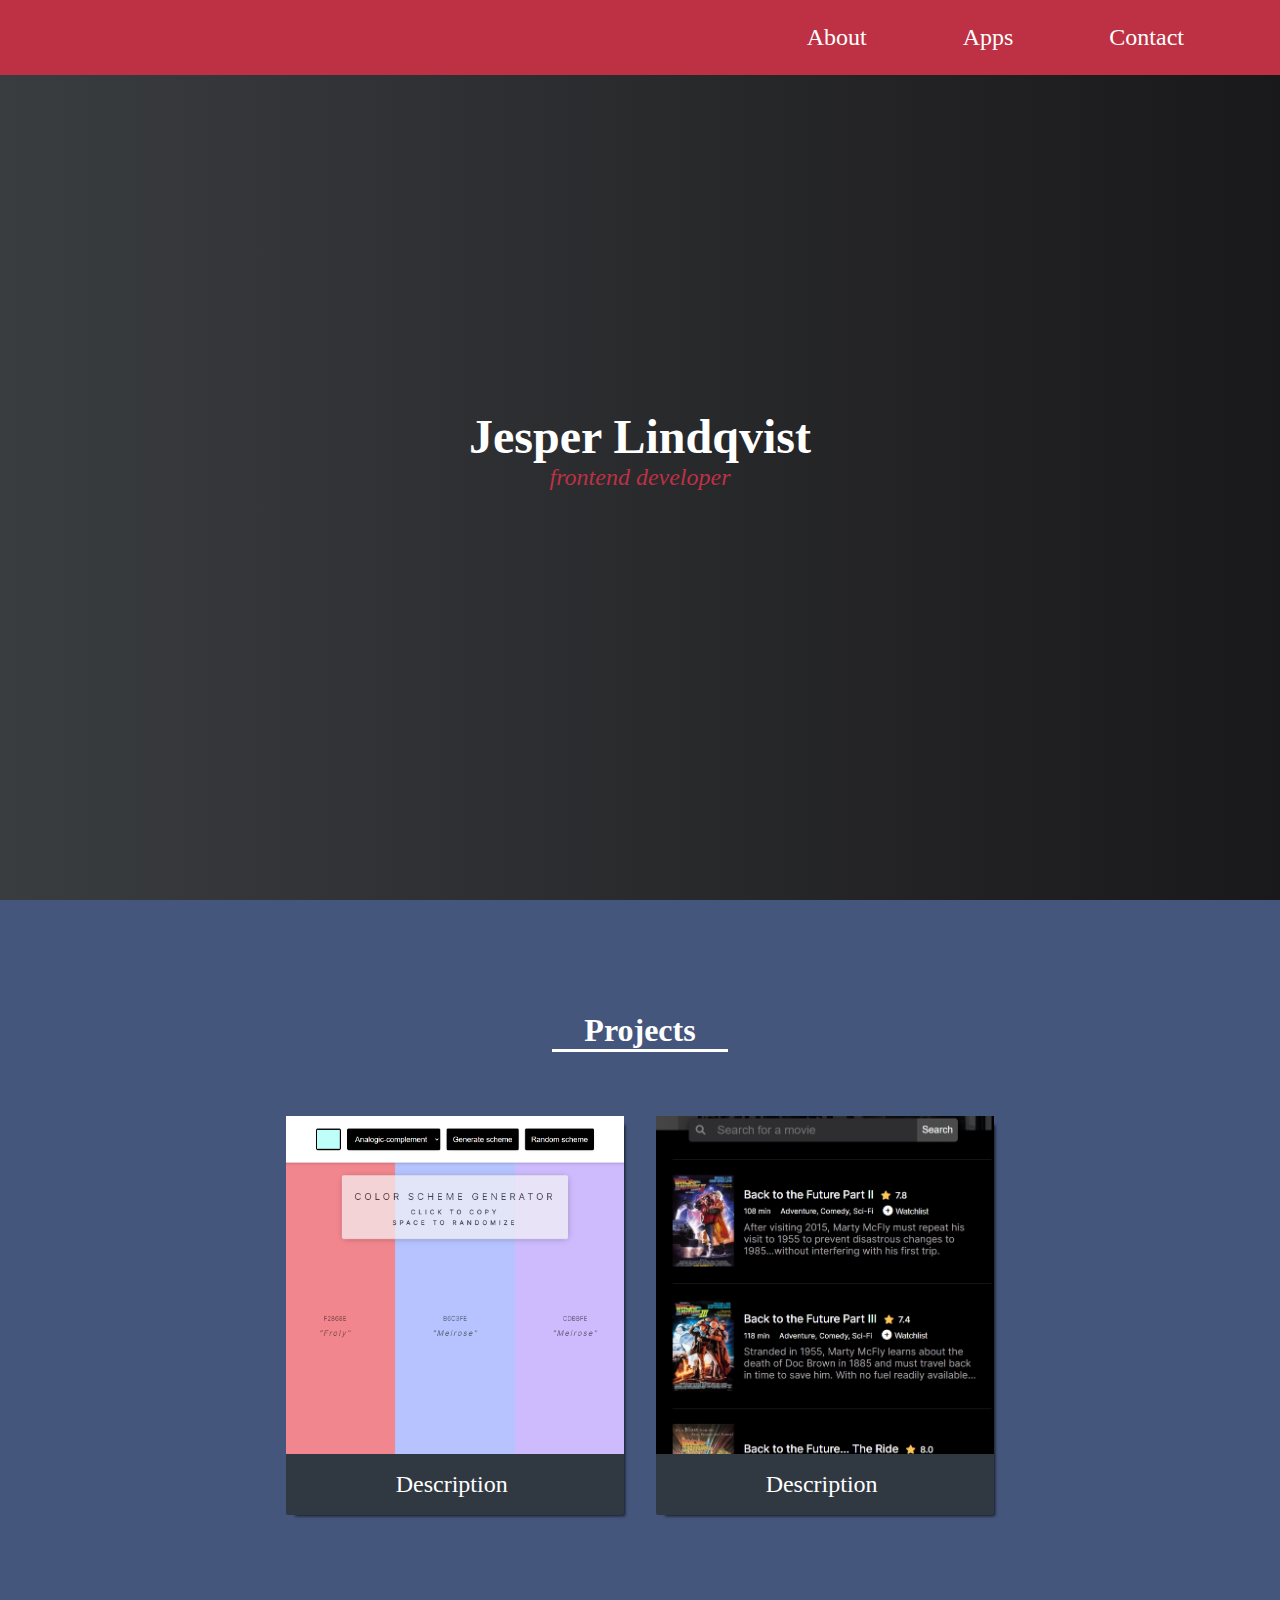
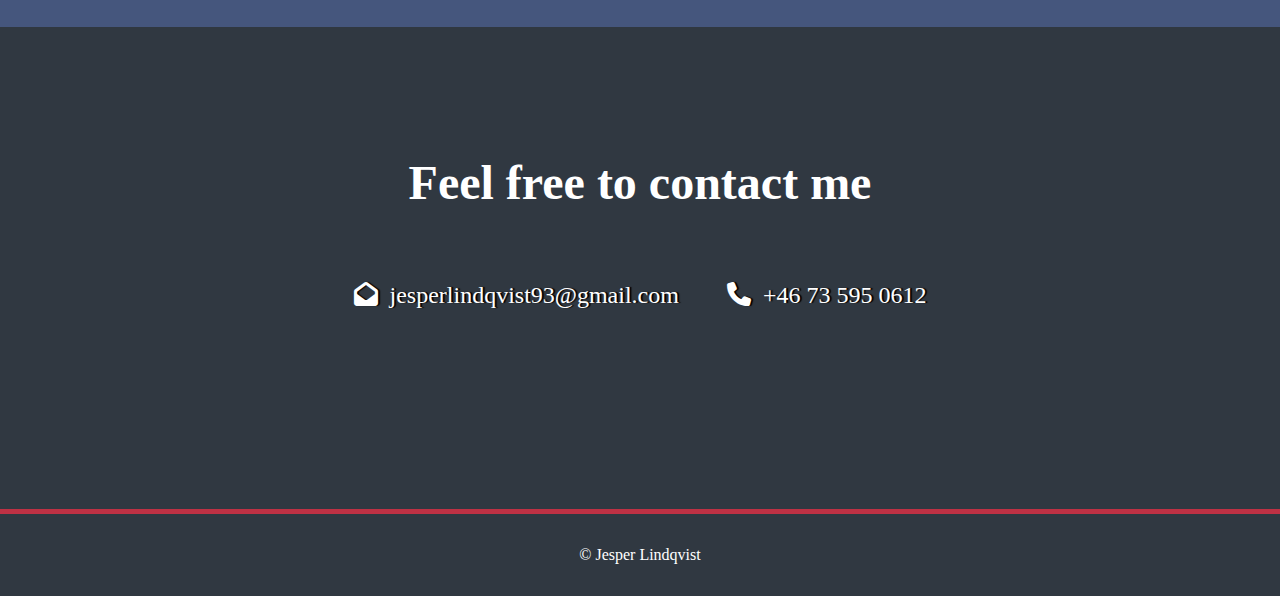
==== index.html @ e6c7ba52 "Add files via upload" ====
<!DOCTYPE html>
<html lang="en">
<head>
    <meta charset="UTF-8">
    <meta http-equiv="X-UA-Compatible" content="IE=edge">
    <meta name="viewport" content="width=device-width, initial-scale=1.0">
    <link rel="stylesheet" href="styles.css">
    <link rel="stylesheet" href="https://cdnjs.cloudflare.com/ajax/libs/font-awesome/6.1.1/css/all.min.css">

    <title>J O L</title>
</head>
<body>

    <nav class="nav" id="navbar">
        <ul class="nav-list">
            <li><a href="#welcome-section">About</a></li>
            <li><a href="#projects">Apps</a></li>
            <li><a href="#contact-section">Contact</a></li>
        </ul>    
    </nav>

    <section class="welcome-section" id="welcome-section">
        <h1 id="jesper">
            Jesper Lindqvist
        </h1>
        <p>
            <em>
                frontend developer
            </em>
        </p>
    </section>

    <section class="work-section" id="projects">

        <h2>Projects</h2>

        <div class="project-grid">
            <a href="projects/colorPicker/index.html" class="project-tile">
                <img class="project-image" src="images/colorpickerimg.jpg" alt="Project">
                <p><span class="brackets"> < </span>Description<span class="brackets"> /></span></p>
            </a>
            <a href="projects/movieWatchlist/index.html" class="project-tile">
                <img class="project-image" src="images/moviewatchlistimg.jpg" alt="Project">
                <p><span class="brackets"> < </span>Description<span class="brackets"> /></span></p>
            </a>

            
        </div>

    </section>

    <section class="contact" id="contact-section">
        <h1>Feel free to contact me</h1>

        <div class="contact-links">
            <a><i class="fa-solid fa-envelope-open"></i>jesperlindqvist93@gmail.com</a>
            <a><i class="fa-solid fa-phone"></i>+46 73 595 0612</a>
        </div>
    </section>

    <footer>
        <p>© Jesper Lindqvist </p>
    </footer>


    
</body>
</html>
---- styles.css ----
html {
  scroll-behavior: smooth;
}

body {
  font-family: "Dosis", "Lato", "Lucida Grande", "Lucida Sans Unicode", "Tahoma", "sans-serif";
}

* {
  margin: 0;
  padding: 0;
}

a {
  text-decoration: none;
}

h1,
h2 {
  font: "Raleway";
}

/*NAVBAR START*/

.nav {
  display: flex;
  position: fixed;
  justify-content: end;
  background: #be3144;
  width: 100%;
}

.nav-list {
  display: flex;
  margin-right: 2em;
  list-style-type: none;
  font-size: 1.5em;
}

.nav-list a {
  display: block;
  color: white;
  margin: 0 1em;
  padding: 1em;
}

.nav-list a:hover {
  background: #45567d;
}

/*NAVBAR END*/

/*WELCOME SECTION START*/

.welcome-section {
  display: flex;
  flex-direction: column;
  justify-content: center;
  align-items: center;
  width: 100%;
  height: 100vh;
  background: linear-gradient(to right, #3a3d40, #19181a);
}

.welcome-section h1 {
  font-size: 3em;
  color: white;
}

.welcome-section p {
  color: #be3144;
  font-size: 1.5em;
}

/*WELCOME SECTION END*/

/*WORK SECTION START*/

.work-section {
  background: #45567d;
  display: flex;
  flex-direction: column;
  justify-content: center;
  padding: 7em 8em;
}

.work-section h2 {
  max-width: 600px;
  font-size: 2em;
  color: white;
  align-self: center;
  text-align: center;
  border-bottom: 0.1em solid white;
  margin-bottom: 2em;
  padding: 0 1em;
}

/* .project-grid {
  display: grid;
  grid-template-columns: repeat(auto-fit, minmax(200px, 1fr));
  grid-gap: 2em;
} */

.project-grid {
  display: flex;
  justify-content: center;
  gap: 2rem;
}

.project-grid .project-tile {
  max-width: 33%;
  box-shadow: 5px 5px 3px -4px rgba(0, 0, 0, 0.75);
  background: #303841;
  border-radius: 0 0 2px 2px;
}

.project-grid img {
  position: 100% 100%;
  display: block;
  width: 100%;
  height: auto;
  aspect-ratio: 1;
  object-fit: cover;
}

.project-grid p {
  color: white;
  font-size: 1.5em;
  text-align: center;
  text-decoration: none;
  padding: 0.7em;
}

.project-grid .project-tile p span {
  color: orange;
  opacity: 0%;
  font-weight: bold;
}

.project-tile:hover .brackets {
  opacity: 100%;
  transition: opacity 1.5s;
}

.show-all {
  margin-top: 2em;
  padding: 0.5em 1em;
  font-size: 1.2em;
  border: none;
  width: fit-content;
  align-self: center;
  cursor: pointer;
  background: #303841;
}

.show-all a {
  color: white;
}

.show-all:hover {
  background: #be3144;
  transition: background 0.5s;
}

.fa-greater-than {
  padding-left: 0.5em;
  padding-right: 0.5em;
  transition: padding-left 0.5s, padding-right 0.5s;
}

.show-all:hover .fa-greater-than {
  padding-left: 0.7em;
  padding-right: 0.3em;
  transition: padding-left 0.5s, padding-right 0.5s;
}

/*WORK SECTION END*/

/*CONTACT SECTION START*/

.contact {
  display: flex;
  flex-direction: column;
  align-items: center;
  justify-content: center;
  text-align: center;
  padding: 8em 8em;
  background: #303841;
  border-bottom: 5px solid #be3144;
}

.contact h1 {
  font-size: 3em;
  color: white;
}

.contact-links {
  cursor: pointer;
  width: 100%;
  margin: 3em;
  display: flex;
  flex-wrap: wrap;
  justify-content: center;
}

.contact p {
  color: white;
}

.contact-links a {
  text-align: center;
  color: white;
  font-size: 1.5em;
  padding: 1em;
  text-shadow: 2px 0px 1px #000000;
  transition: margin-top 0.5s, margin-bottom 0.5s;
}

.contact-links a:hover {
  margin-top: 0.5em;
  margin-bottom: -0.5em;
  transition: margin-top 0.5s, margin-bottom 0.5s;
}

.contact-links i {
  margin-right: 0.5em;
}

/*CONTACT SECTION END*/

/*FOOTER SECTION START*/

footer {
  background: #303841;
  display: flex;
  justify-content: space-around;
  padding: 2em;
}

footer p {
  color: white;
}

/*FOOTER SECTION END*/

/*MEDIA QUERIES*/

@media (max-width: 700px) {
  .nav {
    justify-content: center;
  }
  .nav-list {
    margin-right: 0;
  }
  .nav-list a {
    padding: 1em 0;
  }
  .work-section {
    padding: 5em 1em;
  }
  .contact {
    padding: 2em 0;
  }
  footer {
    padding: 1em;
    flex-direction: column;
    text-align: center;
  }
  footer p {
    margin: 1em;
  }
}
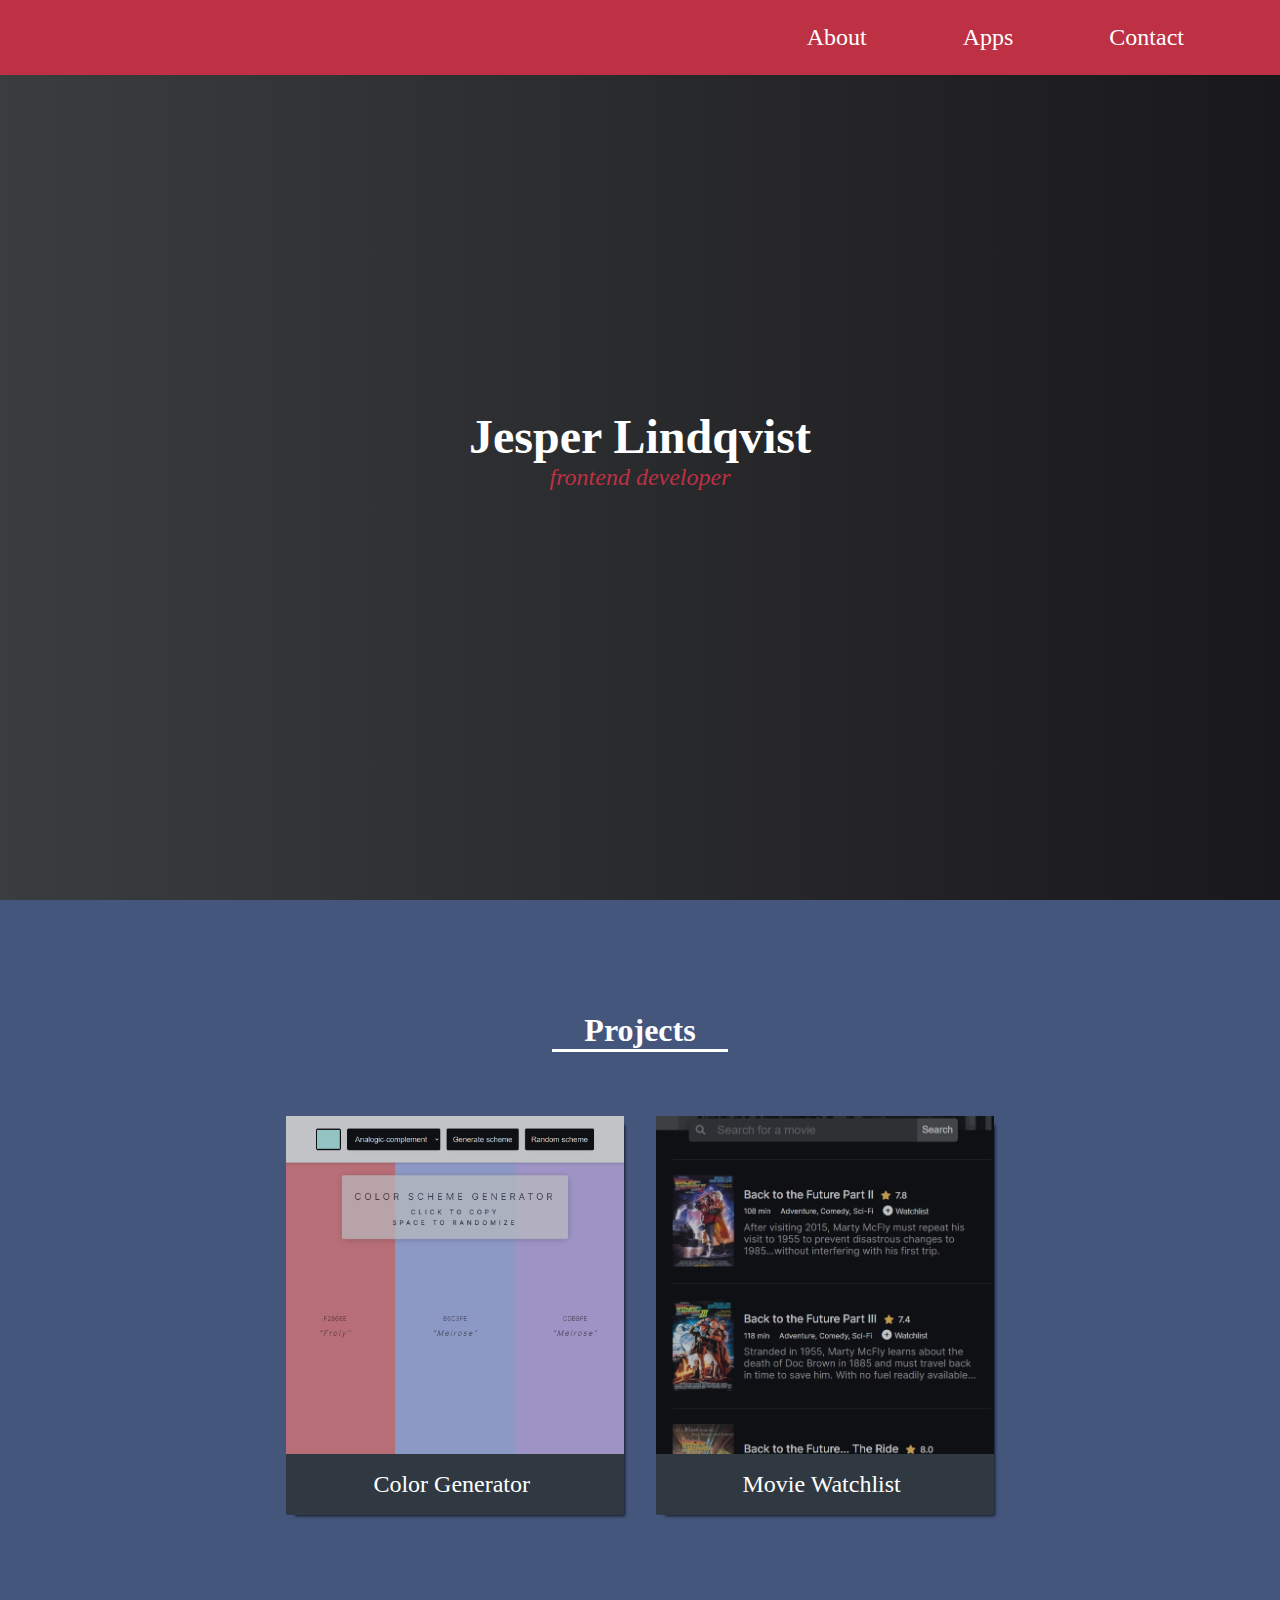
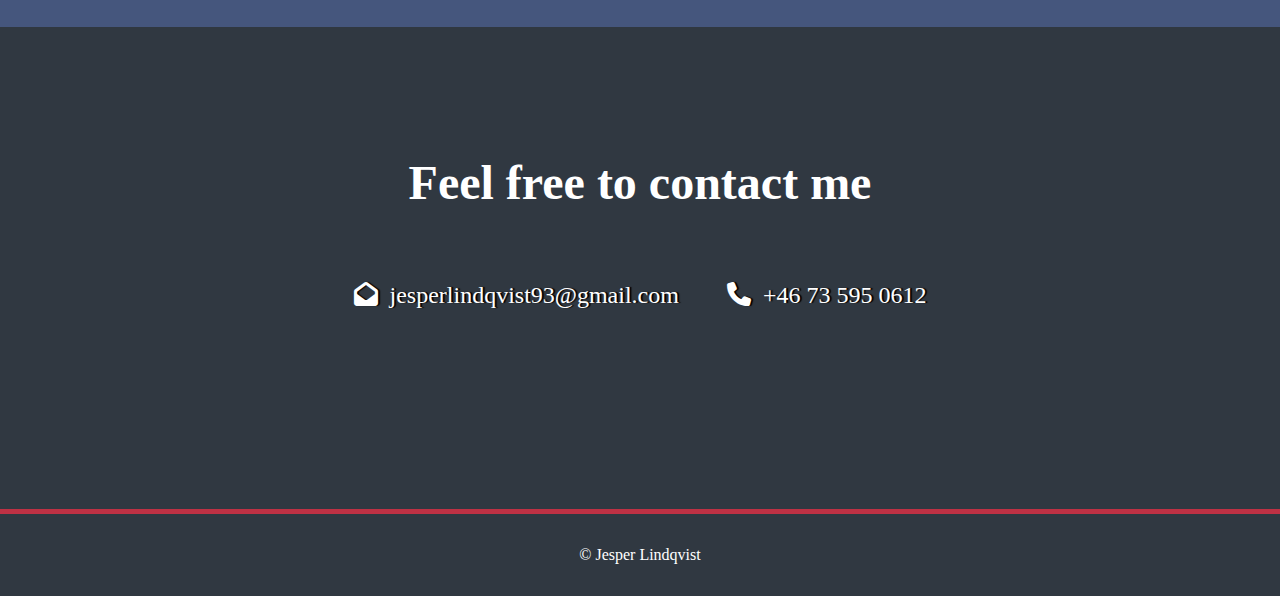
==== commit 4577154c: "Update index.html" ====
--- a/index.html
+++ b/index.html
@@ -8,7 +8,7 @@
     <link rel="stylesheet" href="styles.css">
     <link rel="stylesheet" href="https://cdnjs.cloudflare.com/ajax/libs/font-awesome/6.1.1/css/all.min.css">
 
-    <title>J O L</title>
+    <title>Jesper</title>
 </head>
 <body>
 
@@ -37,12 +37,12 @@
 
         <div class="project-grid">
             <a href="projects/colorPicker/index.html" class="project-tile">
-                <img class="project-image" src="images/colorpickerimg.jpg" alt="Project">
-                <p><span class="brackets"> < </span>Description<span class="brackets"> /></span></p>
+                <img class="project-image" src="images/colorpickerimg.jpg" target="_blank" alt="Project">
+                <p><span class="brackets"> < </span>Color Generator<span class="brackets"> /></span></p>
             </a>
             <a href="projects/movieWatchlist/index.html" class="project-tile">
-                <img class="project-image" src="images/moviewatchlistimg.jpg" alt="Project">
-                <p><span class="brackets"> < </span>Description<span class="brackets"> /></span></p>
+                <img class="project-image" src="images/moviewatchlistimg.jpg" target="_blank" alt="Project">
+                <p><span class="brackets"> < </span>Movie Watchlist<span class="brackets"> /></span></p>
             </a>
 
             
@@ -66,4 +66,4 @@
 
     
 </body>
-</html>+</html>
--- a/styles.css
+++ b/styles.css
@@ -121,6 +121,11 @@
   height: auto;
   aspect-ratio: 1;
   object-fit: cover;
+  opacity:0.7;
+}
+
+.project-grid img:hover {
+  opacity:1;
 }
 
 .project-grid p {
